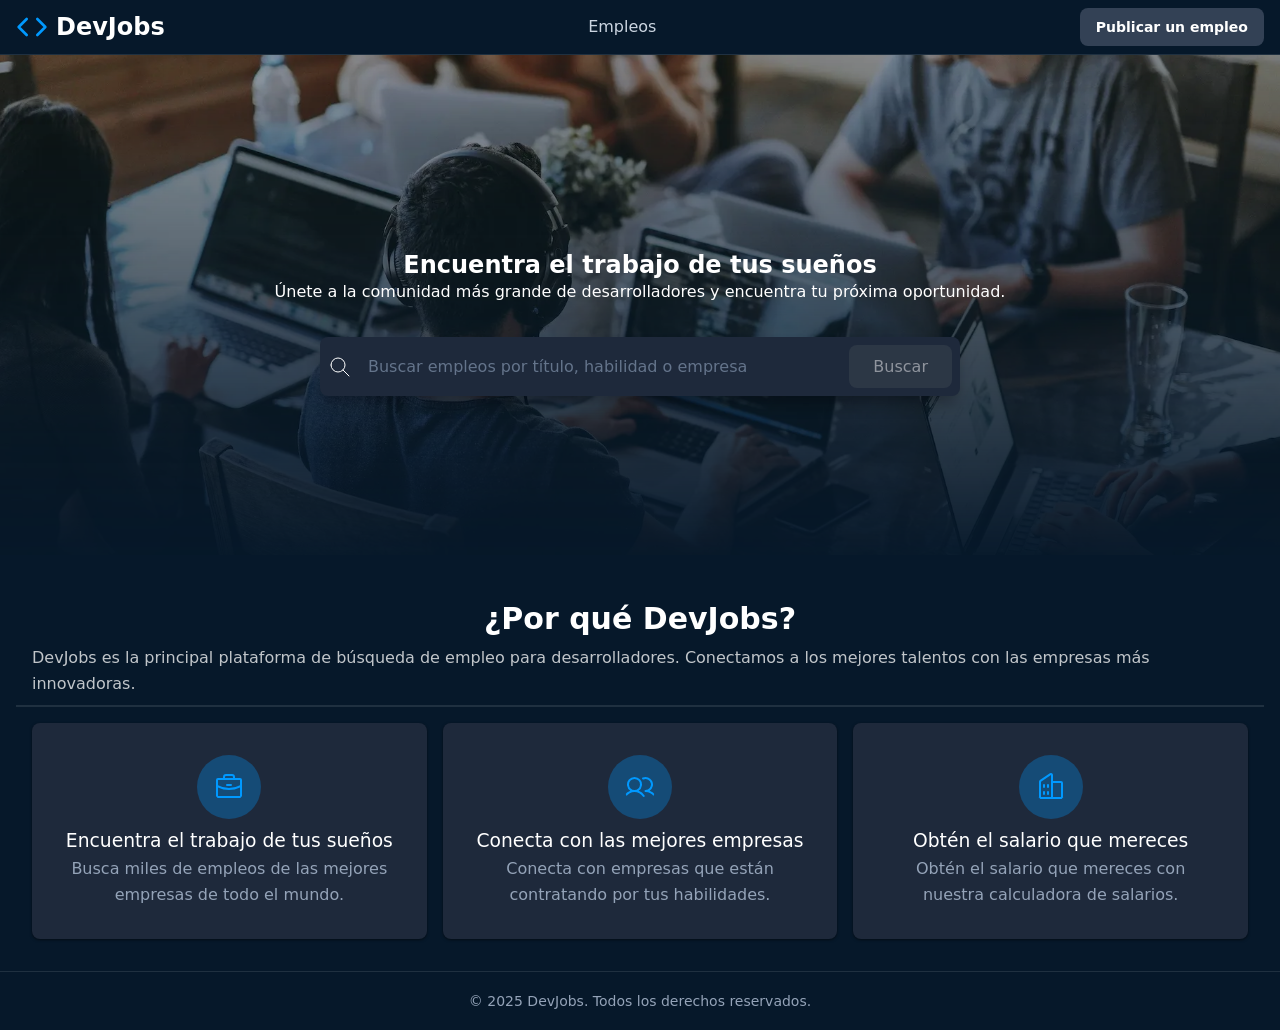
==== index.html @ 7258a345 "base and base styles" ====
<!DOCTYPE html>
<html lang="es">

<head>
  <title>DevJobs - Inicio</title>
  <meta charset="UTF-8" />
  <meta name="description" content="Encuentra las mejores ofertas de trabajo para desarrolladores en DevJobs.">

  <link rel="stylesheet" href="./css/styles.css" />
</head>

<body>
  <header>
    <h1>
      <svg fill="none" stroke="currentColor" stroke-linecap="round" stroke-linejoin="round" stroke-width="2"
        viewBox="0 0 24 24" xmlns="http://www.w3.org/2000/svg">
        <polyline points="16 18 22 12 16 6"></polyline>
        <polyline points="8 6 2 12 8 18"></polyline>
      </svg>
      DevJobs
    </h1>

    <nav>
      <!-- <a href="">
        Inicio
      </a> -->
      <a href="empleos.html">Empleos</a>
    </nav>

    <div>
      <a href="">Publicar un empleo</a>
      <!-- <a href="">Iniciar sesión</a> -->
    </div>
  </header>

  <main>
    <section>
      <img src="./background.webp" width="200" />

      <h1>Encuentra el trabajo de tus sueños</h1>

      <p>Únete a la comunidad más grande de desarrolladores y encuentra tu próxima oportunidad.</p>

      <form role="search">
        <div>
          <svg xmlns="http://www.w3.org/2000/svg" width="24" height="24" viewBox="0 0 24 24" fill="none"
            stroke="currentColor" stroke-width="1" stroke-linecap="round" stroke-linejoin="round"
            class="icon icon-tabler icons-tabler-outline icon-tabler-search">
            <path stroke="none" d="M0 0h24v24H0z" fill="none" />
            <path d="M10 10m-7 0a7 7 0 1 0 14 0a7 7 0 1 0 -14 0" />
            <path d="M21 21l-6 -6" />
          </svg>

          <input required type="text" placeholder="Buscar empleos por título, habilidad o empresa">

          <button disabled type="submit">Buscar</button>
        </div>
      </form>
    </section>

    <section>

      <header>
        <h2>¿Por qué DevJobs?</h2>
        <p>DevJobs es la principal plataforma de búsqueda de empleo para desarrolladores. Conectamos a los mejores
          talentos con las empresas más innovadoras.</p>
      </header>

      <footer>
        <article>
          <svg fill="currentColor" height="32" viewBox="0 0 256 256" width="32" xmlns="http://www.w3.org/2000/svg"
            aria-hidden="true">
            <path
              d="M216,56H176V48a24,24,0,0,0-24-24H104A24,24,0,0,0,80,48v8H40A16,16,0,0,0,24,72V200a16,16,0,0,0,16,16H216a16,16,0,0,0,16-16V72A16,16,0,0,0,216,56ZM96,48a8,8,0,0,1,8-8h48a8,8,0,0,1,8,8v8H96ZM216,72v41.61A184,184,0,0,1,128,136a184.07,184.07,0,0,1-88-22.38V72Zm0,128H40V131.64A200.19,200.19,0,0,0,128,152a200.25,200.25,0,0,0,88-20.37V200ZM104,112a8,8,0,0,1,8-8h32a8,8,0,0,1,0,16H112A8,8,0,0,1,104,112Z">
            </path>
          </svg>
          <h3>Encuentra el trabajo de tus sueños</h3>
          <p>Busca miles de empleos de las mejores empresas de todo el mundo.</p>
        </article>

        <article>
          <svg fill="currentColor" height="32" viewBox="0 0 256 256" width="32" xmlns="http://www.w3.org/2000/svg"
            aria-hidden="true">
            <path
              d="M117.25,157.92a60,60,0,1,0-66.5,0A95.83,95.83,0,0,0,3.53,195.63a8,8,0,1,0,13.4,8.74,80,80,0,0,1,134.14,0,8,8,0,0,0,13.4-8.74A95.83,95.83,0,0,0,117.25,157.92ZM40,108a44,44,0,1,1,44,44A44.05,44.05,0,0,1,40,108Zm210.14,98.7a8,8,0,0,1-11.07-2.33A79.83,79.83,0,0,0,172,168a8,8,0,0,1,0-16,44,44,0,1,0-16.34-84.87,8,8,0,1,1-5.94-14.85,60,60,0,0,1,55.53,105.64,95.83,95.83,0,0,1,47.22,37.71A8,8,0,0,1,250.14,206.7Z">
            </path>
          </svg>
          <h3>Conecta con las mejores empresas</h3>
          <p>Conecta con empresas que están contratando por tus habilidades.</p>
        </article>

        <article>
          <svg fill="currentColor" height="32" viewBox="0 0 256 256" width="32" xmlns="http://www.w3.org/2000/svg"
            aria-hidden="true">
            <path
              d="M240,208H224V96a16,16,0,0,0-16-16H144V32a16,16,0,0,0-24.88-13.32L39.12,72A16,16,0,0,0,32,85.34V208H16a8,8,0,0,0,0,16H240a8,8,0,0,0,0-16ZM208,96V208H144V96ZM48,85.34,128,32V208H48ZM112,112v16a8,8,0,0,1-16,0V112a8,8,0,1,1,16,0Zm-32,0v16a8,8,0,0,1-16,0V112a8,8,0,1,1,16,0Zm0,56v16a8,8,0,0,1-16,0V168a8,8,0,0,1,16,0Zm32,0v16a8,8,0,0,1-16,0V168a8,8,0,0,1,16,0Z">
            </path>
          </svg>
          <h3>Obtén el salario que mereces</h3>
          <p>Obtén el salario que mereces con nuestra calculadora de salarios.</p>
        </article>
      </footer>

    </section>
  </main>

  <footer>
    <small>&copy; 2025 DevJobs. Todos los derechos reservados.</small>
  </footer>

</body>

</html>
---- css/styles.css ----
* {
  margin: 0;
  padding: 0;
  box-sizing: border-box;
}






:root {
  --primary: #3b4550;
  --primary-dark: #0a3d66;
  --primary-hover: #0d5ba8;
  --primary-light: #09f;
  --background: #06182a;
  --text-primary: #ffffff;
  --text-secondary: #cbd5e1;
  --text-muted: #94a3b8;
  --border: rgba(255, 255, 255, 0.1);
  --card-bg: #1e293b;
  --shadow: rgba(0, 0, 0, 0.3);
  --input-bg: #1e293b;
  --hsla-example: hsla(210, 100%, 56%, 1);
}










@font-face {
  font-family: 'Inter Variable';
  font-style: normal;
  font-display: swap;
  font-weight: 100 900;
  src: url(https://cdn.jsdelivr.net/fontsource/fonts/inter:vf@latest/latin-wght-normal.woff2) format('woff2-variations');
  unicode-range: U+0000-00FF,U+0131,U+0152-0153,U+02BB-02BC,U+02C6,U+02DA,U+02DC,U+0304,U+0308,U+0329,U+2000-206F,U+20AC,U+2122,U+2191,U+2193,U+2212,U+2215,U+FEFF,U+FFFD;
}










body {
  font-family: system-ui;
  background-color: var(--background);
  color: var(--text-primary);
  min-height: 100vh;
  display: flex;
  flex-direction: column;
  line-height: 1.6;
}













/* Títulos principales */
h1 {
  font-size: 1.5rem;
  line-height: 1.2;
  text-wrap: balance;
  display: flex;
  align-items: center;
  gap: 0.5rem;

  svg {
    width: 2rem;
    height: 2rem;
    color: var(--primary-light);
  }
}

h1 + p {
  text-wrap: balance;
  margin-bottom: 2rem
}

/* Header */
header {
  border-bottom: 1px solid var(--border);
  background: var(--background);
  padding: .5rem 1rem;
  display: flex;
  align-items: center;
  justify-content: space-between;
  gap: 2rem;

  h2 {
    font-size: 1.25rem;
    font-weight: 700;
    color: var(--text-primary);
  }
}

/* Navegación del header a otras páginas */
nav {
  align-items: center;
  gap: 1rem;
  display: flex;

  a {
    text-decoration: none;
    color: var(--text-secondary);
    transition: color 0.2s;
    font-weight: 500;

    &:hover, &:focus {
      color: var(--primary);
      outline: none;
    }
  }
}

/* Botones del Header */
header div a {
  padding: 0.5rem 1rem;
  border-radius: 0.5rem;
  background-color: #334155;
  color: var(--text-primary);
  display: inline-block;
  font-size: 0.875rem;
  font-weight: 700;
  text-decoration: none;
  /* TODO */
}

/* Hero */
main > section:nth-child(1) {
  height: 500px;
  text-align: center;
  display: flex;
  flex-direction: column;
  justify-content: center;
  align-items: center;

  h1 {
    padding-top: 36px;
  }

  & > img {
    position: absolute;
    width: 100%;
    height: 100%;
    object-fit: cover;
    z-index: -1;
    left: 0;
    right: 0;
    mask-image: linear-gradient(to bottom, rgba(16, 25, 34, 1) 5%, rgba(16, 25, 34, 0) 80%);
  }
}

/* Formulario de Búsqueda */
form {
  max-width: 42rem;
  width: 100%;
  margin: 0 auto;
  padding-inline: 1rem;
}

form > div {
  display: flex;
  align-items: center;
  background-color: var(--input-bg);
  border-radius: 0.5rem;
  box-shadow: 0 10px 15px -3px var(--shadow);
  padding: 0.5rem;
  gap: 0.5rem;
}

form span {
  padding-left: 0.75rem;
  color: var(--text-muted);
  display: flex;
  align-items: center;
  flex-shrink: 0;
}

form input[type="text"] {
  flex: 1;
  background: transparent;
  border: none;
  outline: none;
  color: var(--text-primary);
  padding: 0.75rem 0.5rem;
  font-size: 1rem;
  font-family: inherit;
}

form input[type="text"]::placeholder {
  color: #64748b;
}

button {
  padding: 0.75rem 1.5rem;
  border-radius: 0.5rem;
  background-color: var(--primary);
  color: white;
  font-weight: 400;
  border: none;
  cursor: pointer;
  transition: all 0.2s;
  font-family: inherit;
  font-size: 1rem;
  white-space: nowrap;

  &:hover, /* pseudo-clase que significa que el ratón está encima */
  &:focus { /* pseudo-clase que significa que el elemento tiene el foco */
    background-color: var(--primary-hover);
    outline: 2px solid white;
    outline-offset: 2px;
  }

  &:active { 
    transform: scale(0.90)
  }

  &:disabled {
    opacity: .5;
    pointer-events: none;
  }
}

/* Features Section */
main > section:nth-child(2) {
  padding-inline: 1rem;
  background-color: var(--background);
  padding-top: 2rem;

  & > header {
    gap: 2px;
    flex-direction: column;

    h2 {
      margin-bottom: 0;
    }

    p {
      opacity: .75;
    }
  }

  & > div {
    max-width: 1280px;
    margin: 0 auto;
  }
}

main > section:nth-child(2) h2 {
  font-size: 1.875rem;
  font-weight: 700;
  color: var(--text-primary);
  margin-bottom: 1rem;
}

main > section:nth-child(2) > div > div:first-child > p {
  font-size: 1.125rem;
  color: var(--text-muted);
  max-width: 42rem;
  margin: 0 auto;
}

/* Grid de Features */
main > section:nth-child(2) footer {
  display: grid;
  grid-template-columns: repeat(auto-fit, minmax(280px, 1fr));
  gap: 16px
}

/* Feature Cards */
/* article {
  background-color: var(--card-bg);
  padding: 2rem;
  margin-bottom: 16px;
  border-radius: 0.5rem;                   
  box-shadow: 0px 1px 3px 0 var(--shadow); 

  svg {
    color: var(--primary-light);          
    background: rgba(0, 153, 255, 0.3);  
    border-radius: 9999px;               
    width: 64px;                         
    height: 64px;                        
    padding: 16px;                       
  }

  h3 {
    font-weight: 500;
  }

  p {
    color: var(--text-muted);
  }
} */

/* Footer */
footer {
  background-color: var(--background);
  border-top: 1px solid var(--border);
  text-align: center;
  padding: 16px;

  small {
    color: var(--text-muted);
    font-size: 0.875rem;
  }
}

article {
  background-color: var(--card-bg);
  padding: 2rem;
  margin-bottom: 16px;
  border-radius: 0.5rem;
  box-shadow: 0px 1px 3px 0px rgba(0, 0, 0, 0.5);

  svg {
    color: var(--primary-light);
    background: rgba(0, 153, 255, .3);
    width: 64px;
    height: 64px;
    border-radius: 100%;
    padding: 16px;
  }

  p {
    color: var(--text-muted);
  }

  h3 {
    font-weight: 500;
  }
}
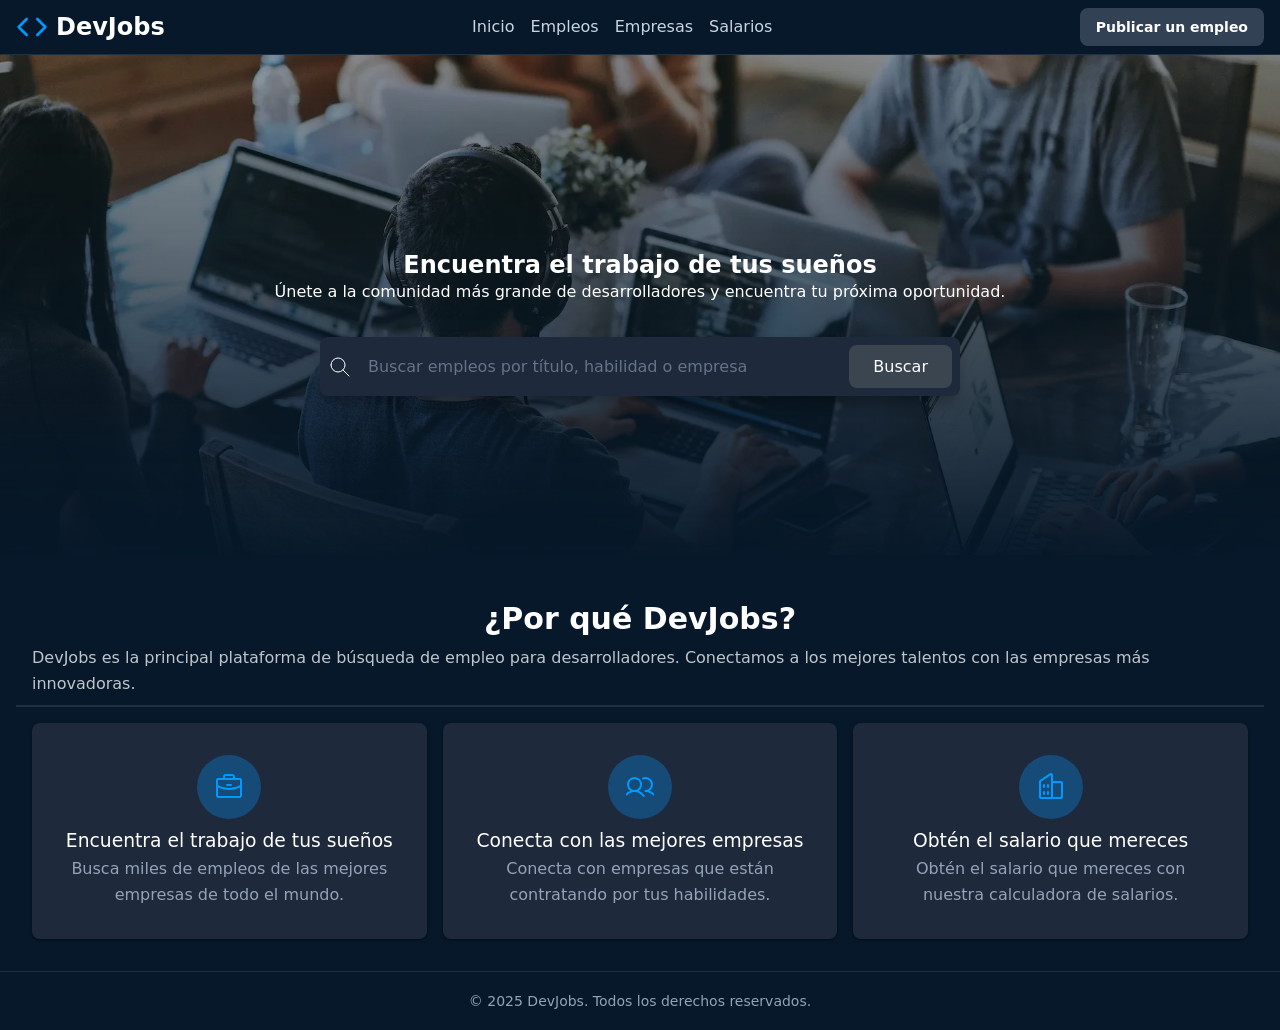
==== commit bea372c2: "empleos page and styles" ====
--- a/index.html
+++ b/index.html
@@ -1,113 +1,175 @@
-<!DOCTYPE html>
+<!doctype html>
 <html lang="es">
+  <head>
+    <title>DevJobs - Inicio</title>
+    <meta charset="UTF-8" />
+    <meta
+      name="description"
+      content="Encuentra las mejores ofertas de trabajo para desarrolladores en DevJobs."
+    />
+    <meta
+      property="og:title"
+      content="DevJobs | Encuentra tu próximo trabajo como desarrollador"
+    />
+    <meta
+      property="og:description"
+      content="Únete a la comunidad más grande de desarrolladores y encuentra tu próxima oportunidad."
+    />
+    <meta property="og:image" content="" />
+    <meta property="og:url" content="" />
+    <meta property="og:type" content="website" />
+    <meta property="og:site_name" content="DevJobs" />
+    <meta property="og:locale" content="es_ES" />
+    <link rel="stylesheet" href="./css/styles.css" />
+  </head>
 
-<head>
-  <title>DevJobs - Inicio</title>
-  <meta charset="UTF-8" />
-  <meta name="description" content="Encuentra las mejores ofertas de trabajo para desarrolladores en DevJobs.">
+  <body>
+    <header>
+      <h1>
+        <svg
+          fill="none"
+          stroke="currentColor"
+          stroke-linecap="round"
+          stroke-linejoin="round"
+          stroke-width="2"
+          viewBox="0 0 24 24"
+          xmlns="http://www.w3.org/2000/svg"
+        >
+          <polyline points="16 18 22 12 16 6"></polyline>
+          <polyline points="8 6 2 12 8 18"></polyline>
+        </svg>
+        DevJobs
+      </h1>
 
-  <link rel="stylesheet" href="./css/styles.css" />
-</head>
+      <nav>
+        <!-- <a href="" target="_blank" rel="noopener noreferrer">pagina externa</a> -->
+        <!--hacer esto para enlaces externos por seguridad-->
+        <a href="">Inicio</a>
+        <a href="./pages/empleos.html">Empleos</a>
+        <a href="./pages/empresas.html">Empresas</a>
+        <a href="./pages/salarios.html">Salarios</a>
+      </nav>
 
-<body>
-  <header>
-    <h1>
-      <svg fill="none" stroke="currentColor" stroke-linecap="round" stroke-linejoin="round" stroke-width="2"
-        viewBox="0 0 24 24" xmlns="http://www.w3.org/2000/svg">
-        <polyline points="16 18 22 12 16 6"></polyline>
-        <polyline points="8 6 2 12 8 18"></polyline>
-      </svg>
-      DevJobs
-    </h1>
+      <div>
+        <a href="">Publicar un empleo</a>
+        <!-- <a href="">Iniciar sesión</a> -->
+      </div>
+    </header>
 
-    <nav>
-      <!-- <a href="">
-        Inicio
-      </a> -->
-      <a href="empleos.html">Empleos</a>
-    </nav>
+    <main>
+      <section>
+        <img src="./background.webp" width="200" />
 
-    <div>
-      <a href="">Publicar un empleo</a>
-      <!-- <a href="">Iniciar sesión</a> -->
-    </div>
-  </header>
+        <h1>Encuentra el trabajo de tus sueños</h1>
 
-  <main>
-    <section>
-      <img src="./background.webp" width="200" />
+        <p>
+          Únete a la comunidad más grande de desarrolladores y encuentra tu
+          próxima oportunidad.
+        </p>
 
-      <h1>Encuentra el trabajo de tus sueños</h1>
+        <form role="search">
+          <div>
+            <svg
+              xmlns="http://www.w3.org/2000/svg"
+              width="24"
+              height="24"
+              viewBox="0 0 24 24"
+              fill="none"
+              stroke="currentColor"
+              stroke-width="1"
+              stroke-linecap="round"
+              stroke-linejoin="round"
+              class="icon icon-tabler icons-tabler-outline icon-tabler-search"
+            >
+              <path stroke="none" d="M0 0h24v24H0z" fill="none" />
+              <path d="M10 10m-7 0a7 7 0 1 0 14 0a7 7 0 1 0 -14 0" />
+              <path d="M21 21l-6 -6" />
+            </svg>
 
-      <p>Únete a la comunidad más grande de desarrolladores y encuentra tu próxima oportunidad.</p>
+            <input
+              required
+              type="text"
+              placeholder="Buscar empleos por título, habilidad o empresa"
+            />
 
-      <form role="search">
-        <div>
-          <svg xmlns="http://www.w3.org/2000/svg" width="24" height="24" viewBox="0 0 24 24" fill="none"
-            stroke="currentColor" stroke-width="1" stroke-linecap="round" stroke-linejoin="round"
-            class="icon icon-tabler icons-tabler-outline icon-tabler-search">
-            <path stroke="none" d="M0 0h24v24H0z" fill="none" />
-            <path d="M10 10m-7 0a7 7 0 1 0 14 0a7 7 0 1 0 -14 0" />
-            <path d="M21 21l-6 -6" />
-          </svg>
+            <button type="submit">Buscar</button>
+          </div>
+        </form>
+      </section>
 
-          <input required type="text" placeholder="Buscar empleos por título, habilidad o empresa">
+      <section>
+        <header>
+          <h2>¿Por qué DevJobs?</h2>
+          <p>
+            DevJobs es la principal plataforma de búsqueda de empleo para
+            desarrolladores. Conectamos a los mejores talentos con las empresas
+            más innovadoras.
+          </p>
+        </header>
 
-          <button disabled type="submit">Buscar</button>
-        </div>
-      </form>
-    </section>
+        <footer>
+          <article>
+            <svg
+              fill="currentColor"
+              height="32"
+              viewBox="0 0 256 256"
+              width="32"
+              xmlns="http://www.w3.org/2000/svg"
+              aria-hidden="true"
+            >
+              <path
+                d="M216,56H176V48a24,24,0,0,0-24-24H104A24,24,0,0,0,80,48v8H40A16,16,0,0,0,24,72V200a16,16,0,0,0,16,16H216a16,16,0,0,0,16-16V72A16,16,0,0,0,216,56ZM96,48a8,8,0,0,1,8-8h48a8,8,0,0,1,8,8v8H96ZM216,72v41.61A184,184,0,0,1,128,136a184.07,184.07,0,0,1-88-22.38V72Zm0,128H40V131.64A200.19,200.19,0,0,0,128,152a200.25,200.25,0,0,0,88-20.37V200ZM104,112a8,8,0,0,1,8-8h32a8,8,0,0,1,0,16H112A8,8,0,0,1,104,112Z"
+              ></path>
+            </svg>
+            <h3>Encuentra el trabajo de tus sueños</h3>
+            <p>
+              Busca miles de empleos de las mejores empresas de todo el mundo.
+            </p>
+          </article>
 
-    <section>
+          <article>
+            <svg
+              fill="currentColor"
+              height="32"
+              viewBox="0 0 256 256"
+              width="32"
+              xmlns="http://www.w3.org/2000/svg"
+              aria-hidden="true"
+            >
+              <path
+                d="M117.25,157.92a60,60,0,1,0-66.5,0A95.83,95.83,0,0,0,3.53,195.63a8,8,0,1,0,13.4,8.74,80,80,0,0,1,134.14,0,8,8,0,0,0,13.4-8.74A95.83,95.83,0,0,0,117.25,157.92ZM40,108a44,44,0,1,1,44,44A44.05,44.05,0,0,1,40,108Zm210.14,98.7a8,8,0,0,1-11.07-2.33A79.83,79.83,0,0,0,172,168a8,8,0,0,1,0-16,44,44,0,1,0-16.34-84.87,8,8,0,1,1-5.94-14.85,60,60,0,0,1,55.53,105.64,95.83,95.83,0,0,1,47.22,37.71A8,8,0,0,1,250.14,206.7Z"
+              ></path>
+            </svg>
+            <h3>Conecta con las mejores empresas</h3>
+            <p>
+              Conecta con empresas que están contratando por tus habilidades.
+            </p>
+          </article>
 
-      <header>
-        <h2>¿Por qué DevJobs?</h2>
-        <p>DevJobs es la principal plataforma de búsqueda de empleo para desarrolladores. Conectamos a los mejores
-          talentos con las empresas más innovadoras.</p>
-      </header>
+          <article>
+            <svg
+              fill="currentColor"
+              height="32"
+              viewBox="0 0 256 256"
+              width="32"
+              xmlns="http://www.w3.org/2000/svg"
+              aria-hidden="true"
+            >
+              <path
+                d="M240,208H224V96a16,16,0,0,0-16-16H144V32a16,16,0,0,0-24.88-13.32L39.12,72A16,16,0,0,0,32,85.34V208H16a8,8,0,0,0,0,16H240a8,8,0,0,0,0-16ZM208,96V208H144V96ZM48,85.34,128,32V208H48ZM112,112v16a8,8,0,0,1-16,0V112a8,8,0,1,1,16,0Zm-32,0v16a8,8,0,0,1-16,0V112a8,8,0,1,1,16,0Zm0,56v16a8,8,0,0,1-16,0V168a8,8,0,0,1,16,0Zm32,0v16a8,8,0,0,1-16,0V168a8,8,0,0,1,16,0Z"
+              ></path>
+            </svg>
+            <h3>Obtén el salario que mereces</h3>
+            <p>
+              Obtén el salario que mereces con nuestra calculadora de salarios.
+            </p>
+          </article>
+        </footer>
+      </section>
+    </main>
 
-      <footer>
-        <article>
-          <svg fill="currentColor" height="32" viewBox="0 0 256 256" width="32" xmlns="http://www.w3.org/2000/svg"
-            aria-hidden="true">
-            <path
-              d="M216,56H176V48a24,24,0,0,0-24-24H104A24,24,0,0,0,80,48v8H40A16,16,0,0,0,24,72V200a16,16,0,0,0,16,16H216a16,16,0,0,0,16-16V72A16,16,0,0,0,216,56ZM96,48a8,8,0,0,1,8-8h48a8,8,0,0,1,8,8v8H96ZM216,72v41.61A184,184,0,0,1,128,136a184.07,184.07,0,0,1-88-22.38V72Zm0,128H40V131.64A200.19,200.19,0,0,0,128,152a200.25,200.25,0,0,0,88-20.37V200ZM104,112a8,8,0,0,1,8-8h32a8,8,0,0,1,0,16H112A8,8,0,0,1,104,112Z">
-            </path>
-          </svg>
-          <h3>Encuentra el trabajo de tus sueños</h3>
-          <p>Busca miles de empleos de las mejores empresas de todo el mundo.</p>
-        </article>
-
-        <article>
-          <svg fill="currentColor" height="32" viewBox="0 0 256 256" width="32" xmlns="http://www.w3.org/2000/svg"
-            aria-hidden="true">
-            <path
-              d="M117.25,157.92a60,60,0,1,0-66.5,0A95.83,95.83,0,0,0,3.53,195.63a8,8,0,1,0,13.4,8.74,80,80,0,0,1,134.14,0,8,8,0,0,0,13.4-8.74A95.83,95.83,0,0,0,117.25,157.92ZM40,108a44,44,0,1,1,44,44A44.05,44.05,0,0,1,40,108Zm210.14,98.7a8,8,0,0,1-11.07-2.33A79.83,79.83,0,0,0,172,168a8,8,0,0,1,0-16,44,44,0,1,0-16.34-84.87,8,8,0,1,1-5.94-14.85,60,60,0,0,1,55.53,105.64,95.83,95.83,0,0,1,47.22,37.71A8,8,0,0,1,250.14,206.7Z">
-            </path>
-          </svg>
-          <h3>Conecta con las mejores empresas</h3>
-          <p>Conecta con empresas que están contratando por tus habilidades.</p>
-        </article>
-
-        <article>
-          <svg fill="currentColor" height="32" viewBox="0 0 256 256" width="32" xmlns="http://www.w3.org/2000/svg"
-            aria-hidden="true">
-            <path
-              d="M240,208H224V96a16,16,0,0,0-16-16H144V32a16,16,0,0,0-24.88-13.32L39.12,72A16,16,0,0,0,32,85.34V208H16a8,8,0,0,0,0,16H240a8,8,0,0,0,0-16ZM208,96V208H144V96ZM48,85.34,128,32V208H48ZM112,112v16a8,8,0,0,1-16,0V112a8,8,0,1,1,16,0Zm-32,0v16a8,8,0,0,1-16,0V112a8,8,0,1,1,16,0Zm0,56v16a8,8,0,0,1-16,0V168a8,8,0,0,1,16,0Zm32,0v16a8,8,0,0,1-16,0V168a8,8,0,0,1,16,0Z">
-            </path>
-          </svg>
-          <h3>Obtén el salario que mereces</h3>
-          <p>Obtén el salario que mereces con nuestra calculadora de salarios.</p>
-        </article>
-      </footer>
-
-    </section>
-  </main>
-
-  <footer>
-    <small>&copy; 2025 DevJobs. Todos los derechos reservados.</small>
-  </footer>
-
-</body>
-
+    <footer>
+      <small>&copy; 2025 DevJobs. Todos los derechos reservados.</small>
+    </footer>
+  </body>
 </html>
--- a/css/styles.css
+++ b/css/styles.css
@@ -3,11 +3,6 @@
   padding: 0;
   box-sizing: border-box;
 }
-
-
-
-
-
 
 :root {
   --primary: #3b4550;
@@ -25,32 +20,18 @@
   --hsla-example: hsla(210, 100%, 56%, 1);
 }
 
-
-
-
-
-
-
-
-
-
 @font-face {
-  font-family: 'Inter Variable';
+  font-family: "Inter Variable";
   font-style: normal;
   font-display: swap;
   font-weight: 100 900;
-  src: url(https://cdn.jsdelivr.net/fontsource/fonts/inter:vf@latest/latin-wght-normal.woff2) format('woff2-variations');
-  unicode-range: U+0000-00FF,U+0131,U+0152-0153,U+02BB-02BC,U+02C6,U+02DA,U+02DC,U+0304,U+0308,U+0329,U+2000-206F,U+20AC,U+2122,U+2191,U+2193,U+2212,U+2215,U+FEFF,U+FFFD;
-}
-
-
-
-
-
-
-
-
-
+  src: url(https://cdn.jsdelivr.net/fontsource/fonts/inter:vf@latest/latin-wght-normal.woff2)
+    format("woff2-variations");
+  unicode-range:
+    U+0000-00FF, U+0131, U+0152-0153, U+02BB-02BC, U+02C6, U+02DA, U+02DC,
+    U+0304, U+0308, U+0329, U+2000-206F, U+20AC, U+2122, U+2191, U+2193, U+2212,
+    U+2215, U+FEFF, U+FFFD;
+}
 
 body {
   font-family: system-ui;
@@ -62,17 +43,31 @@
   line-height: 1.6;
 }
 
-
-
-
-
-
-
-
-
-
-
-
+select {
+  padding: 0.625rem 1.25rem;
+  background-color: #242d3a;
+  border: 0;
+  border-radius: 0.5rem;
+  font-size: 0.875rem;
+  color: #ddd;
+  cursor: pointer;
+  transition: all 0.2s;
+  appearance: none;
+  background-image: url("data:image/svg+xml,%3Csvg xmlns='http://www.w3.org/2000/svg' width='16' height='16' viewBox='0 0 24 24' fill='none' stroke='white' stroke-width='2' stroke-linecap='round' stroke-linejoin='round'%3E%3Cpolyline points='6 9 12 15 18 9'/%3E%3C/svg%3E");
+  background-repeat: no-repeat;
+  background-position: right 0.5rem center;
+  padding-right: 2.5rem;
+
+  &:hover {
+    background-color: var(--primary-hover);
+    color: white;
+  }
+
+  &:focus {
+    outline: 2px solid #1173d4;
+    outline-offset: 2px;
+  }
+}
 
 /* Títulos principales */
 h1 {
@@ -92,14 +87,14 @@
 
 h1 + p {
   text-wrap: balance;
-  margin-bottom: 2rem
+  margin-bottom: 2rem;
 }
 
 /* Header */
 header {
   border-bottom: 1px solid var(--border);
   background: var(--background);
-  padding: .5rem 1rem;
+  padding: 0.5rem 1rem;
   display: flex;
   align-items: center;
   justify-content: space-between;
@@ -124,7 +119,8 @@
     transition: color 0.2s;
     font-weight: 500;
 
-    &:hover, &:focus {
+    &:hover,
+    &:focus {
       color: var(--primary);
       outline: none;
     }
@@ -165,7 +161,11 @@
     z-index: -1;
     left: 0;
     right: 0;
-    mask-image: linear-gradient(to bottom, rgba(16, 25, 34, 1) 5%, rgba(16, 25, 34, 0) 80%);
+    mask-image: linear-gradient(
+      to bottom,
+      rgba(16, 25, 34, 1) 5%,
+      rgba(16, 25, 34, 0) 80%
+    );
   }
 }
 
@@ -224,18 +224,19 @@
   white-space: nowrap;
 
   &:hover, /* pseudo-clase que significa que el ratón está encima */
-  &:focus { /* pseudo-clase que significa que el elemento tiene el foco */
+  &:focus {
+    /* pseudo-clase que significa que el elemento tiene el foco */
     background-color: var(--primary-hover);
     outline: 2px solid white;
     outline-offset: 2px;
   }
 
-  &:active { 
-    transform: scale(0.90)
+  &:active {
+    transform: scale(0.9);
   }
 
   &:disabled {
-    opacity: .5;
+    opacity: 0.5;
     pointer-events: none;
   }
 }
@@ -255,7 +256,7 @@
     }
 
     p {
-      opacity: .75;
+      opacity: 0.75;
     }
   }
 
@@ -283,34 +284,8 @@
 main > section:nth-child(2) footer {
   display: grid;
   grid-template-columns: repeat(auto-fit, minmax(280px, 1fr));
-  gap: 16px
-}
-
-/* Feature Cards */
-/* article {
-  background-color: var(--card-bg);
-  padding: 2rem;
-  margin-bottom: 16px;
-  border-radius: 0.5rem;                   
-  box-shadow: 0px 1px 3px 0 var(--shadow); 
-
-  svg {
-    color: var(--primary-light);          
-    background: rgba(0, 153, 255, 0.3);  
-    border-radius: 9999px;               
-    width: 64px;                         
-    height: 64px;                        
-    padding: 16px;                       
-  }
-
-  h3 {
-    font-weight: 500;
-  }
-
-  p {
-    color: var(--text-muted);
-  }
-} */
+  gap: 16px;
+}
 
 /* Footer */
 footer {
@@ -325,6 +300,7 @@
   }
 }
 
+/* Feature Cards */
 article {
   background-color: var(--card-bg);
   padding: 2rem;
@@ -334,7 +310,7 @@
 
   svg {
     color: var(--primary-light);
-    background: rgba(0, 153, 255, .3);
+    background: rgba(0, 153, 255, 0.3);
     width: 64px;
     height: 64px;
     border-radius: 100%;
@@ -349,3 +325,135 @@
     font-weight: 500;
   }
 }
+
+.jobs-results-container {
+  max-width: 1280px;
+  margin: 0 auto;
+  padding-inline: 1rem;
+}
+
+/* Jobs Search */
+.jobs-search {
+  margin: 0;
+  padding: 0;
+  height: auto !important;
+
+  h1 {
+    font-size: 2.5rem;
+    margin-bottom: 0.25rem;
+  }
+
+  p {
+    font-size: 1.125rem;
+    color: var(--text-muted);
+    margin-bottom: 1.5rem;
+  }
+
+  .search-bar {
+    background: var(--input-bg);
+    padding: 0.25rem 0.5rem;
+  }
+
+  .search-filters {
+    display: flex;
+    flex-wrap: wrap;
+    margin-top: 0.5rem;
+  }
+
+  form {
+    width: 100%;
+    max-width: 1280px;
+  }
+
+  form div {
+    background: none;
+    box-shadow: none;
+    padding: 0;
+  }
+}
+
+.jobs-listings {
+  border: 1px solid rgba(255, 255, 255, 0.3);
+  border-radius: 1rem;
+
+  .job-listing-card {
+    background: none;
+    box-shadow: none;
+    border-radius: 0;
+    border-bottom: 1px solid rgba(255, 255, 255, 0.3);
+    margin: 0;
+
+    display: flex; /* valor original */
+    align-items: start;
+    gap: 1rem;
+    padding: 1rem;
+
+    &.is-hidden {
+      display: none;
+    }
+
+    small {
+      font-size: 0.875rem;
+      opacity: 0.75;
+    }
+
+    .button-apply-job {
+      background: #09f;
+
+      &.is-applied {
+        background: #4caf50;
+        pointer-events: none;
+      }
+    }
+    p {
+      margin-top: 0.5rem;
+    }
+
+    &:last-child {
+      border-bottom: none;
+    }
+  }
+}
+
+.pagination {
+  display: flex;
+  justify-content: center;
+  gap: 0.5rem;
+  margin-block: 2rem;
+
+  a {
+    display: flex;
+    align-items: center;
+    justify-content: center;
+    width: 2.5rem;
+    height: 2.5rem;
+    text-decoration: none;
+    color: var(--text-muted);
+    border-radius: 0.375rem;
+    transition: all 0.3s;
+
+    &:hover,
+    &:focus {
+      background-color: #fff;
+    }
+
+    &:active {
+      transform: scale(0.9);
+    }
+
+    &.is-active {
+      background-color: var(--primary-light);
+      color: white;
+      pointer-events: none;
+    }
+  }
+}
+
+.button-apply-job {
+  background: #09f;
+
+  &.is-applied {
+    background: #4caf50;
+    pointer-events: none;
+  }
+}
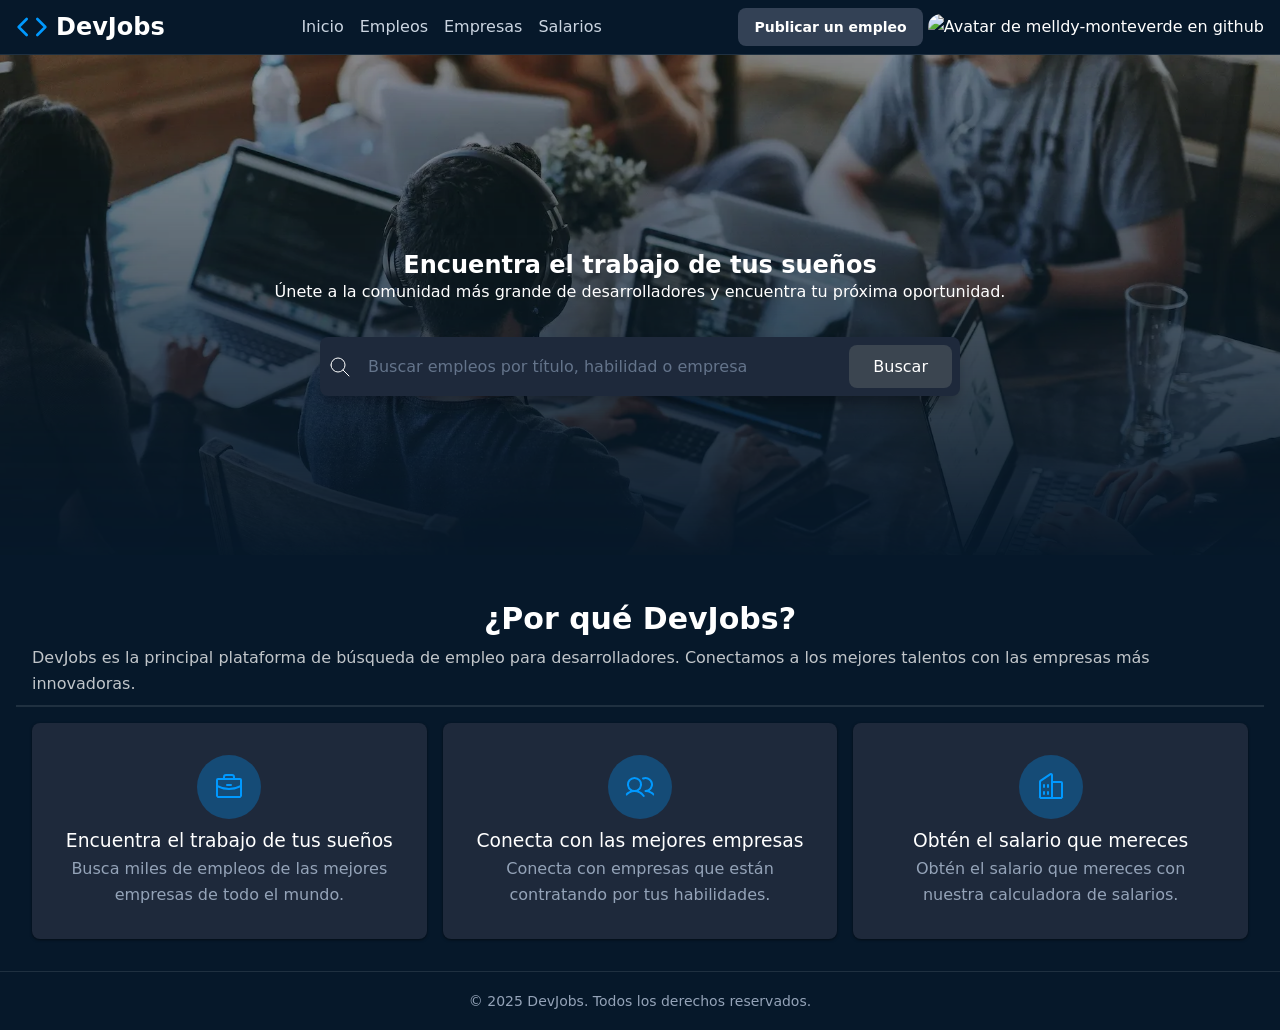
==== commit 389b76b6: "add js and pages" ====
--- a/index.html
+++ b/index.html
@@ -21,6 +21,7 @@
     <meta property="og:site_name" content="DevJobs" />
     <meta property="og:locale" content="es_ES" />
     <link rel="stylesheet" href="./css/styles.css" />
+    <script type="module" src="./js/index.js"></script>
   </head>
 
   <body>
@@ -53,6 +54,12 @@
       <div>
         <a href="">Publicar un empleo</a>
         <!-- <a href="">Iniciar sesión</a> -->
+        <devjobs-avatar
+          class=""
+          service="github"
+          username="melldy-monteverde"
+          size="40"
+        ></devjobs-avatar>
       </div>
     </header>
 
--- a/css/styles.css
+++ b/css/styles.css
@@ -67,6 +67,10 @@
     outline: 2px solid #1173d4;
     outline-offset: 2px;
   }
+
+  option {
+    background-color: var(--input-bg);
+  }
 }
 
 /* Títulos principales */
@@ -223,9 +227,8 @@
   font-size: 1rem;
   white-space: nowrap;
 
-  &:hover, /* pseudo-clase que significa que el ratón está encima */
+  &:hover,
   &:focus {
-    /* pseudo-clase que significa que el elemento tiene el foco */
     background-color: var(--primary-hover);
     outline: 2px solid white;
     outline-offset: 2px;
@@ -326,7 +329,8 @@
   }
 }
 
-.jobs-results-container {
+.jobs-results-container,
+.jobs-detail-container {
   max-width: 1280px;
   margin: 0 auto;
   padding-inline: 1rem;
@@ -385,6 +389,7 @@
 
     display: flex; /* valor original */
     align-items: start;
+    justify-content: space-between;
     gap: 1rem;
     padding: 1rem;
 
@@ -457,3 +462,209 @@
     pointer-events: none;
   }
 }
+
+.jobs-details {
+  padding: 5rem 0;
+  min-height: 100vh;
+  background: linear-gradient(180deg, #07111f 0%, #040b16 100%);
+  color: #ffffff;
+
+  .container {
+    width: min(1100px, 90%);
+    margin: 0 auto;
+  }
+
+  /* =========================
+     BREADCRUMB
+  ========================== */
+
+  .jobs-details-breadcrumb {
+    a {
+      text-decoration: none;
+    }
+
+    display: flex;
+    align-items: center;
+    gap: 0.75rem;
+
+    margin-bottom: 4rem;
+
+    font-size: 0.95rem;
+    color: #8b95a7;
+
+    a {
+      transition: color 0.2s ease;
+    }
+
+    a:hover {
+      color: #1f7aff;
+    }
+  }
+
+  /* =========================
+     HEADER
+  ========================== */
+
+  .jobs-details-header {
+    display: flex;
+    align-items: flex-start;
+    justify-content: space-between;
+    gap: 2rem;
+
+    margin-bottom: 4rem;
+
+    .jobs-details-info {
+      .jobs-details-title {
+        margin-bottom: 1rem;
+
+        font-size: clamp(2.8rem, 5vw, 4.2rem);
+        font-weight: 800;
+        line-height: 1.1;
+      }
+
+      .jobs-details-company {
+        color: #9ca7b8;
+        font-size: 1.25rem;
+      }
+    }
+
+    .btn-primary {
+      flex-shrink: 0;
+    }
+  }
+
+  /* =========================
+     CONTENT
+  ========================== */
+
+  .jobs-details-content {
+    max-width: 860px;
+
+    .jobs-details-section {
+      margin-bottom: 4rem;
+
+      .jobs-details-section-title {
+        margin-bottom: 1.8rem;
+
+        font-size: 2rem;
+        font-weight: 700;
+      }
+
+      .jobs-details-text {
+        text-align: justify;
+        margin-bottom: 1.5rem;
+
+        color: #d0d7e2;
+        font-size: 1.1rem;
+        line-height: 1.9;
+      }
+
+      /* =========================
+         LIST
+      ========================== */
+
+      .jobs-details-list {
+        display: flex;
+        flex-direction: column;
+        gap: 1.4rem;
+
+        .jobs-details-list-item {
+          display: flex;
+          align-items: flex-start;
+          gap: 1rem;
+
+          color: #d0d7e2;
+          font-size: 1.05rem;
+          line-height: 1.8;
+
+          .jobs-details-list-icon {
+            flex-shrink: 0;
+
+            width: 24px;
+            height: 24px;
+
+            margin-top: 0.15rem;
+
+            color: #1f7aff;
+          }
+        }
+      }
+    }
+  }
+
+  /* =========================
+     FOOTER
+  ========================== */
+
+  .jobs-details-footer {
+    display: flex;
+    justify-content: flex-end;
+
+    margin-top: 4rem;
+    padding-top: 2rem;
+
+    border-top: 1px solid rgba(255, 255, 255, 0.08);
+  }
+
+  /* =========================
+     RESPONSIVE
+  ========================== */
+
+  @media (max-width: 992px) {
+    .jobs-details-header {
+      flex-direction: column;
+      align-items: flex-start;
+    }
+  }
+
+  @media (max-width: 768px) {
+    padding: 4rem 0;
+
+    .jobs-details-breadcrumb {
+      margin-bottom: 3rem;
+      flex-wrap: wrap;
+    }
+
+    .jobs-details-header {
+      margin-bottom: 3rem;
+
+      .jobs-details-info {
+        .jobs-details-title {
+          font-size: 2.4rem;
+        }
+
+        .jobs-details-company {
+          font-size: 1rem;
+        }
+      }
+    }
+
+    .jobs-details-content {
+      .jobs-details-section {
+        margin-bottom: 3rem;
+
+        .jobs-details-section-title {
+          font-size: 1.7rem;
+        }
+
+        .jobs-details-text {
+          font-size: 1rem;
+        }
+
+        .jobs-details-list {
+          .jobs-details-list-item {
+            font-size: 1rem;
+          }
+        }
+      }
+    }
+
+    .jobs-details-footer {
+      justify-content: center;
+    }
+
+    .btn-primary {
+      width: 100%;
+    }
+  }
+}
